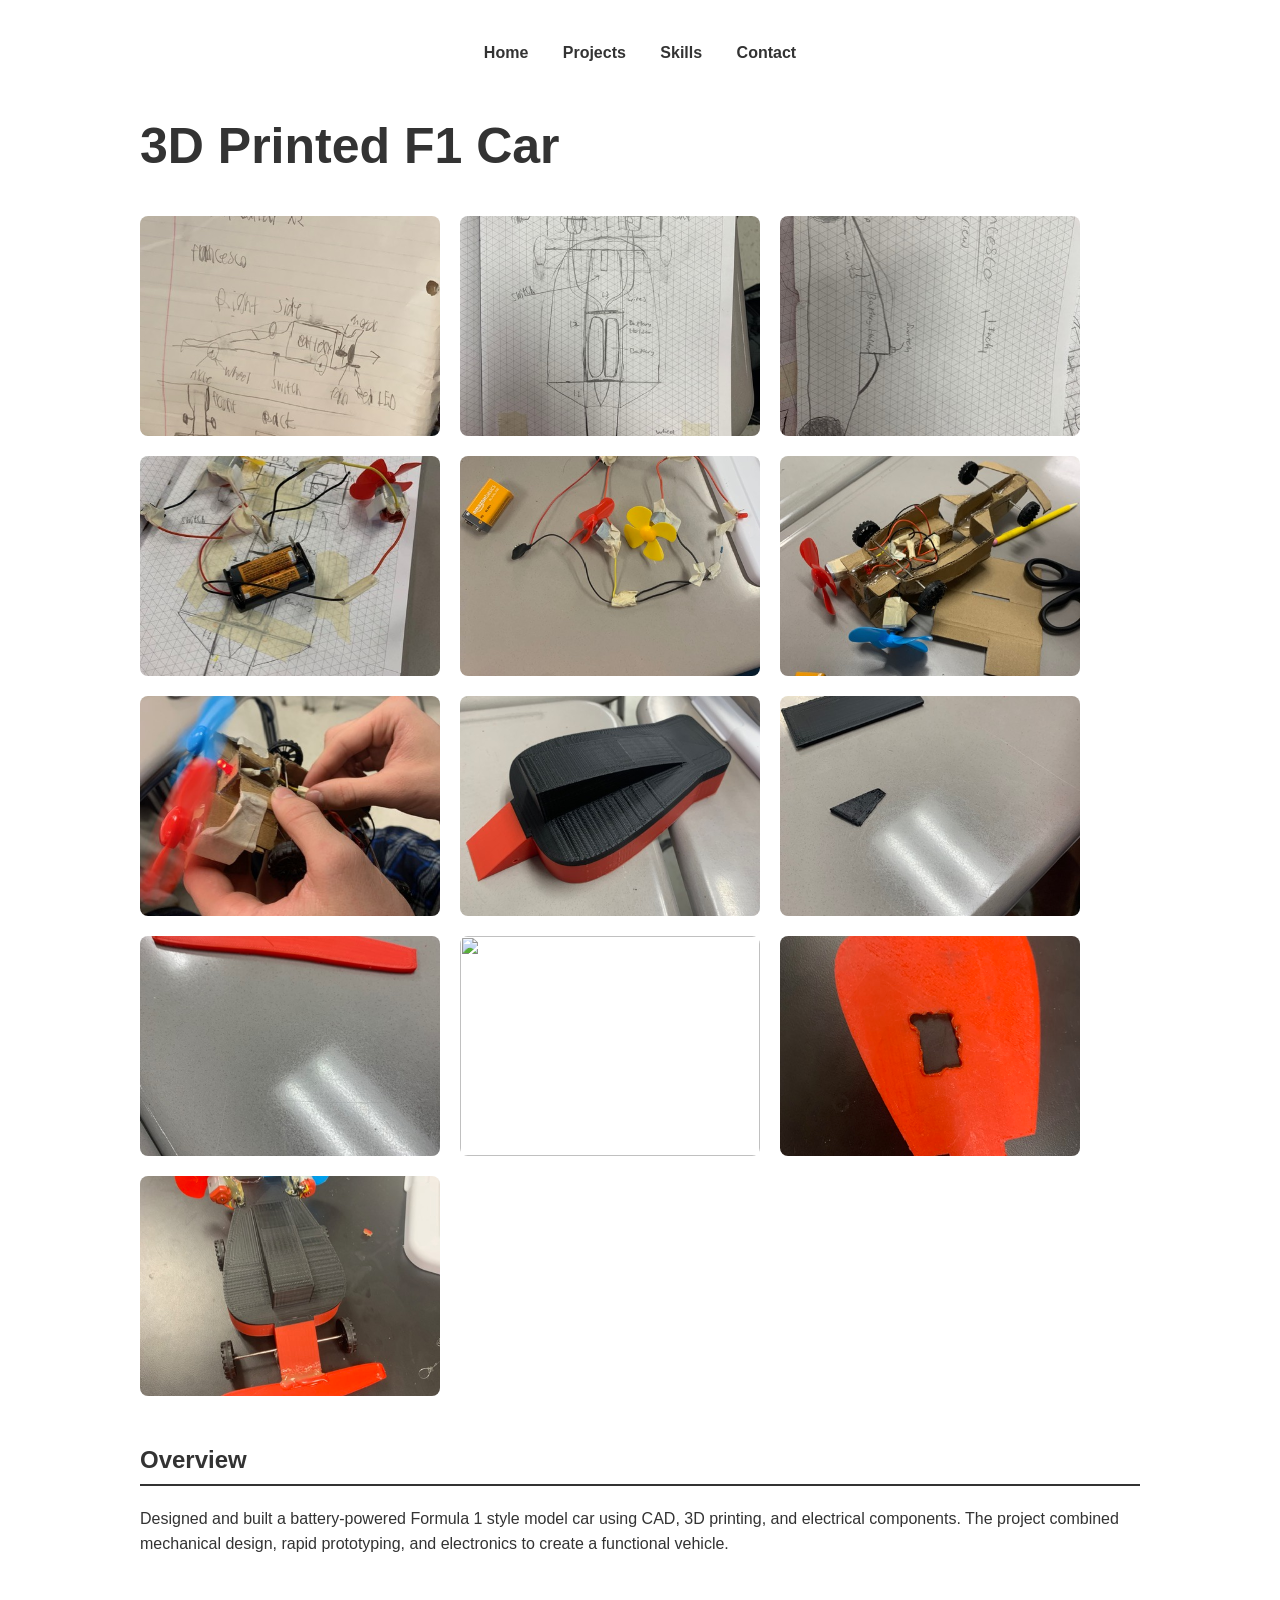
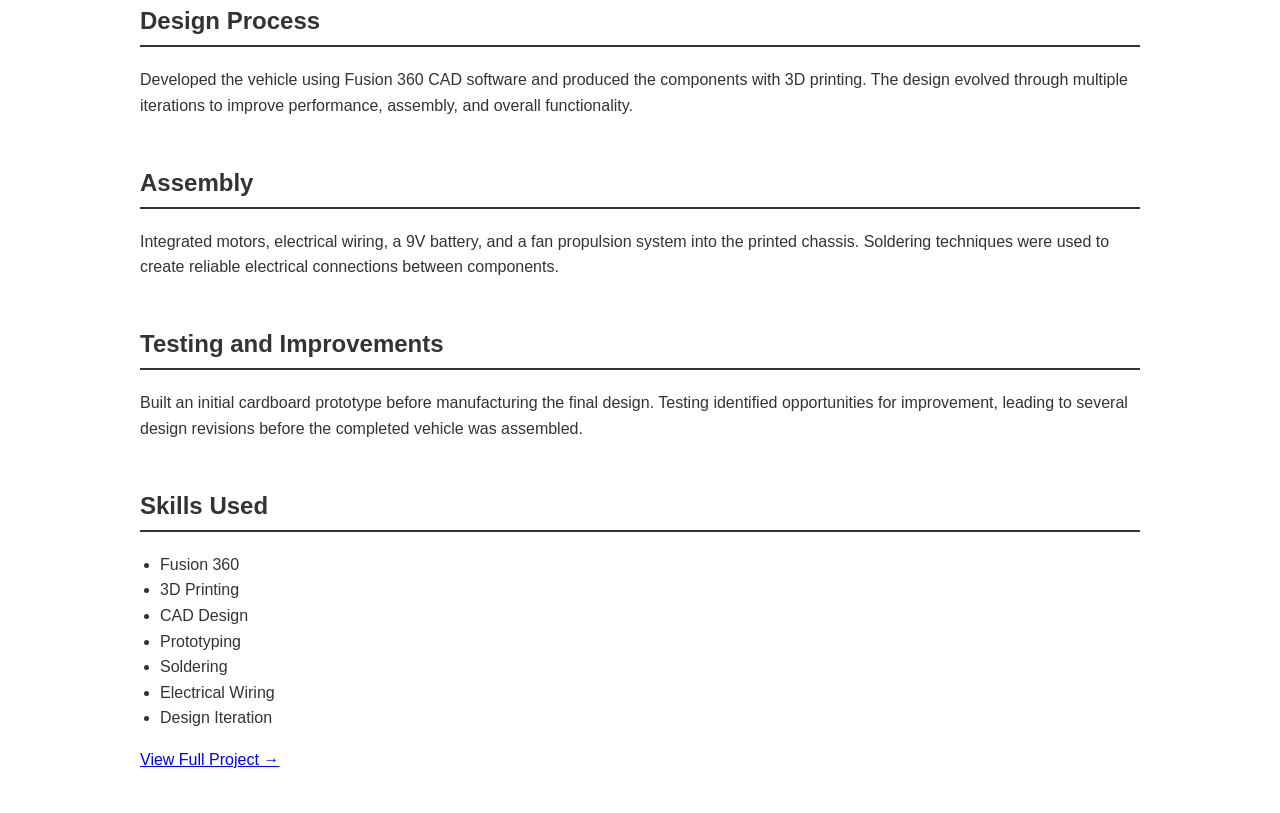
==== projects/F1Car.html @ 8f6c4ff2 "Add F1Car.html for 3D printed car project Created a detailed HTML page for a 3D printed F1 car proje" ====
<!DOCTYPE html>
<html lang="en">

<head>
    <link rel="stylesheet" href="../style.css">
    <title>3D Printed F1 Car | Caleb Adams</title>
</head>

<body>

<nav>
    <a href="../index.html">Home</a>
    <a href="../index.html#projects">Projects</a>
    <a href="../index.html#skills">Skills</a>
    <a href="../index.html#contact">Contact</a>
</nav>

<h1>3D Printed F1 Car</h1>

<div class="gallery">
    <img src="../images/F1Car1.jpg">
    <img src="../images/F1Car2.jpg">
    <img src="../images/F1Car3.jpg">
    <img src="../images/F1Car4.jpg">
    <img src="../images/F1Car5.jpg">
    <img src="../images/F1Car6.jpg">
    <img src="../images/F1Car7.jpg">
    <img src="../images/F1Car8.jpg">
    <img src="../images/F1Car9.jpg">
    <img src="../images/F1Car10.jpg">
    <img src="../images/F1Car11.jpg">
    <img src="../images/F1Car12.jpg">
    <img src="../images/F1Car13.jpg">
</div>

<h2>Overview</h2>

<p>
Designed and built a battery-powered Formula 1 style model car using CAD, 3D printing,
and electrical components. The project combined mechanical design, rapid prototyping,
and electronics to create a functional vehicle.
</p>

<h2>Design Process</h2>

<p>
Developed the vehicle using Fusion 360 CAD software and produced the components with
3D printing. The design evolved through multiple iterations to improve performance,
assembly, and overall functionality.
</p>

<h2>Assembly</h2>

<p>
Integrated motors, electrical wiring, a 9V battery, and a fan propulsion system into
the printed chassis. Soldering techniques were used to create reliable electrical
connections between components.
</p>

<h2>Testing and Improvements</h2>

<p>
Built an initial cardboard prototype before manufacturing the final design. Testing
identified opportunities for improvement, leading to several design revisions before
the completed vehicle was assembled.
</p>

<h2>Skills Used</h2>

<ul>
    <li>Fusion 360</li>
    <li>3D Printing</li>
    <li>CAD Design</li>
    <li>Prototyping</li>
    <li>Soldering</li>
    <li>Electrical Wiring</li>
    <li>Design Iteration</li>

</ul>

</body>

</html>
<a href="projects/f1-car.html">
    View Full Project →
</a>
---- style.css ----
body {
    font-family: Arial, sans-serif;
    max-width: 1000px;
    margin: auto;
    padding: 40px;
    line-height: 1.6;
    color: #333;
}

h1 {
    font-size: 50px;
    margin-bottom: 5px;
}

h2 {
    margin-top: 45px;
    border-bottom: 2px solid #333;
    padding-bottom: 5px;
}

h3 {
    margin-top: 0;
}

nav {
    margin-bottom: 40px;
}

nav a {
    margin-right: 25px;
    color: #333;
    font-weight: bold;
    text-decoration: none;
}

nav a:hover {
    text-decoration: underline;
}

.project {
    border: 1px solid #ccc;
    padding: 25px;
    margin: 30px 0;
    border-radius: 10px;
}

.project:hover {
    transform: translateY(-3px);
}

ul {
    padding-left: 20px;
}
.resume-button {
    display: inline-block;
    padding: 10px 20px;
    margin-top: 15px;
    background-color: #333;
    color: white;
    text-decoration: none;
    border-radius: 5px;
    font-weight: bold;
}

.resume-button:hover {
    opacity: 0.8;
}
.project img {
    width: 300px;
    height: 220px;
    object-fit: cover;
    border-radius: 8px;
}
header {
    text-align: center;
    margin-bottom: 50px;
}

header h1 {
    margin-bottom: 10px;
}

header p {
    max-width: 700px;
    margin: 20px auto;
}
nav {
    text-align: center;
    margin-bottom: 40px;
}

nav a {
    margin: 0 15px;
    text-decoration: none;
    color: #333;
    font-weight: bold;
}

nav a:hover {
    text-decoration: underline;
}
.gallery {
    display: flex;
    flex-wrap: wrap;
    gap: 20px;
    margin: 30px 0;
}

.gallery img {
    width: 300px;
    height: 220px;
    object-fit: cover;
    border-radius: 8px;
}
.project a {
    display: inline-block;
    margin-top: 15px;
    padding: 8px 15px;
    background-color: #333;
    color: white;
    text-decoration: none;
    border-radius: 5px;
    font-weight: bold;
}

.project a:hover {
    opacity: 0.8;
}
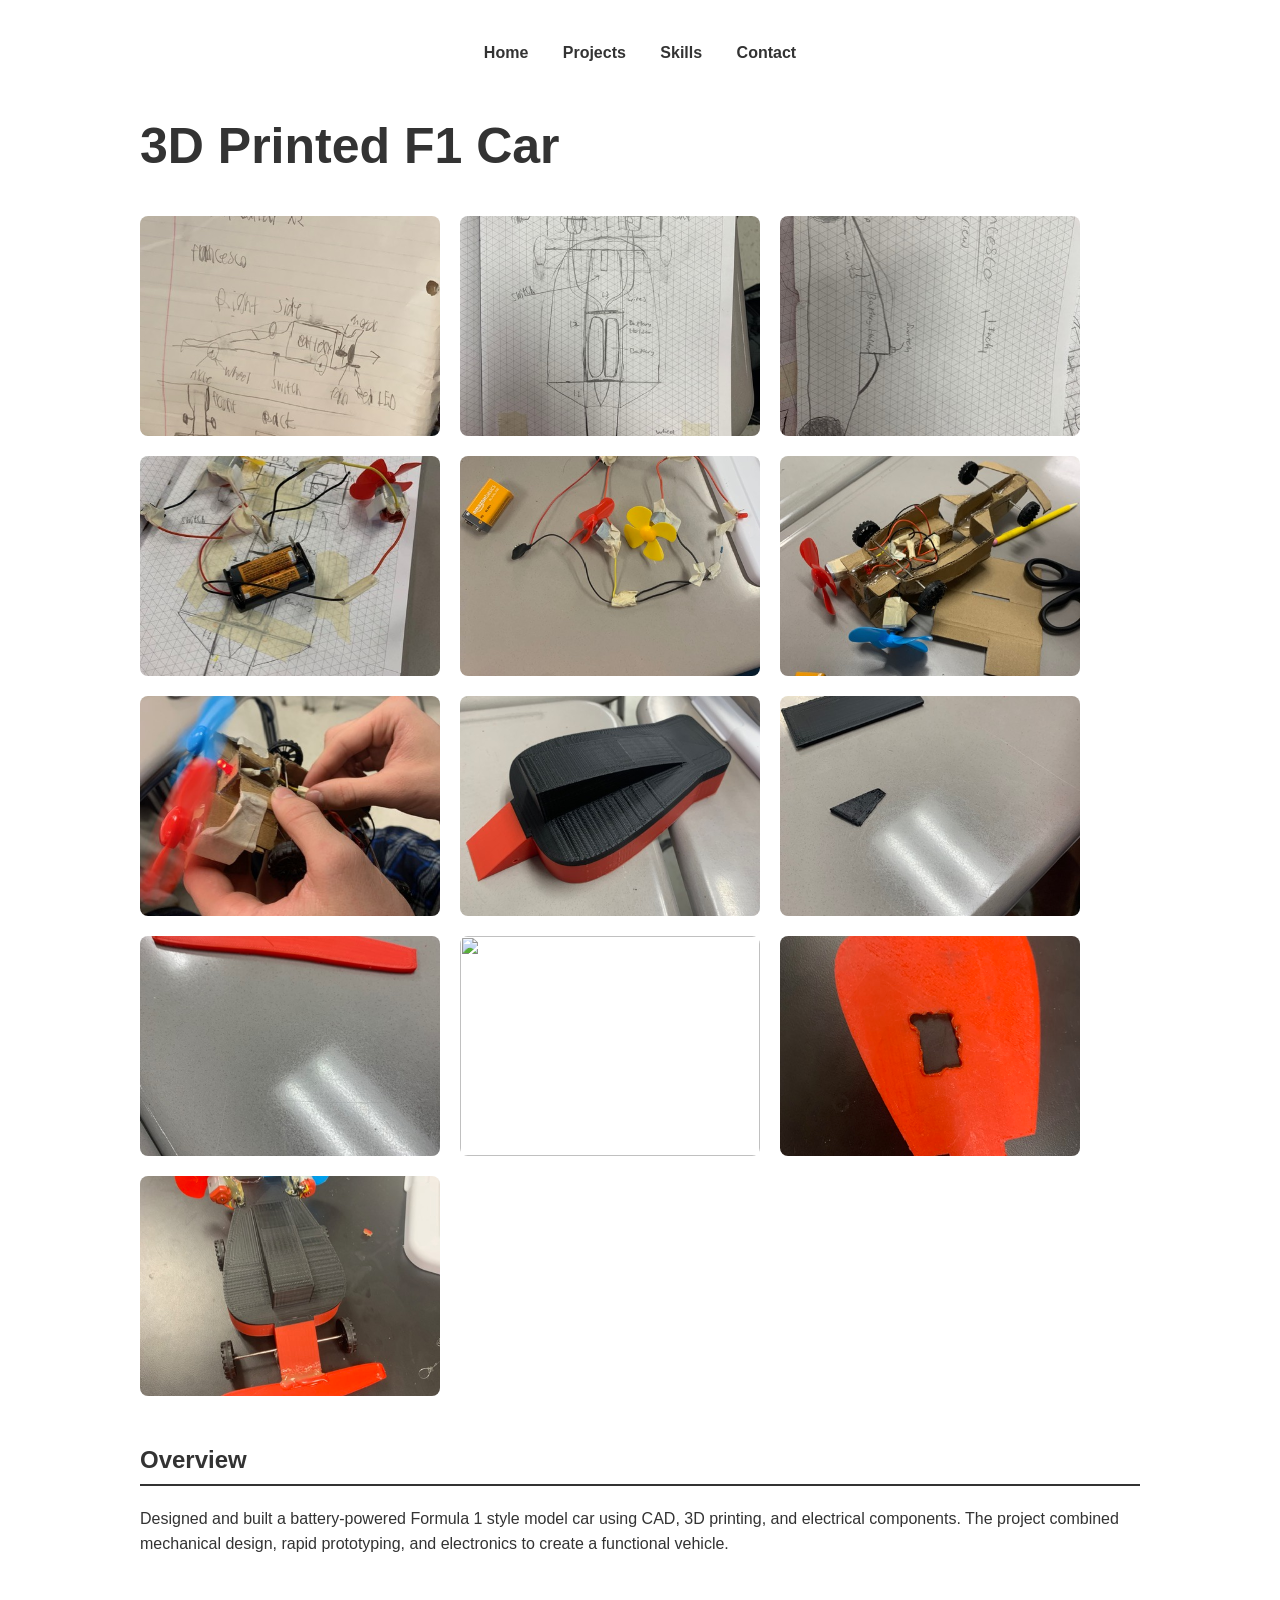
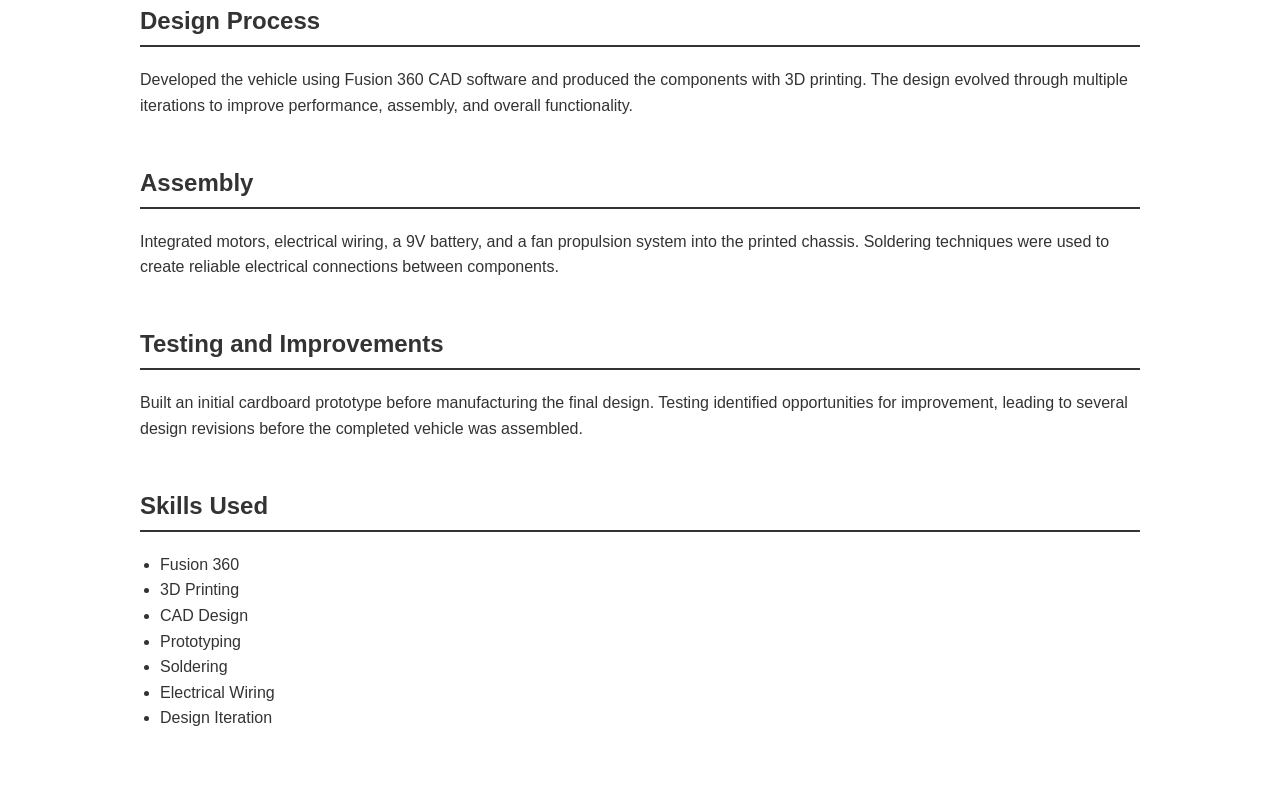
==== commit ecad3acc: "Remove project link from F1Car.html Removed link to view full project from F1Car.html." ====
--- a/projects/F1Car.html
+++ b/projects/F1Car.html
@@ -81,6 +81,3 @@
 </body>
 
 </html>
-<a href="projects/f1-car.html">
-    View Full Project →
-</a>
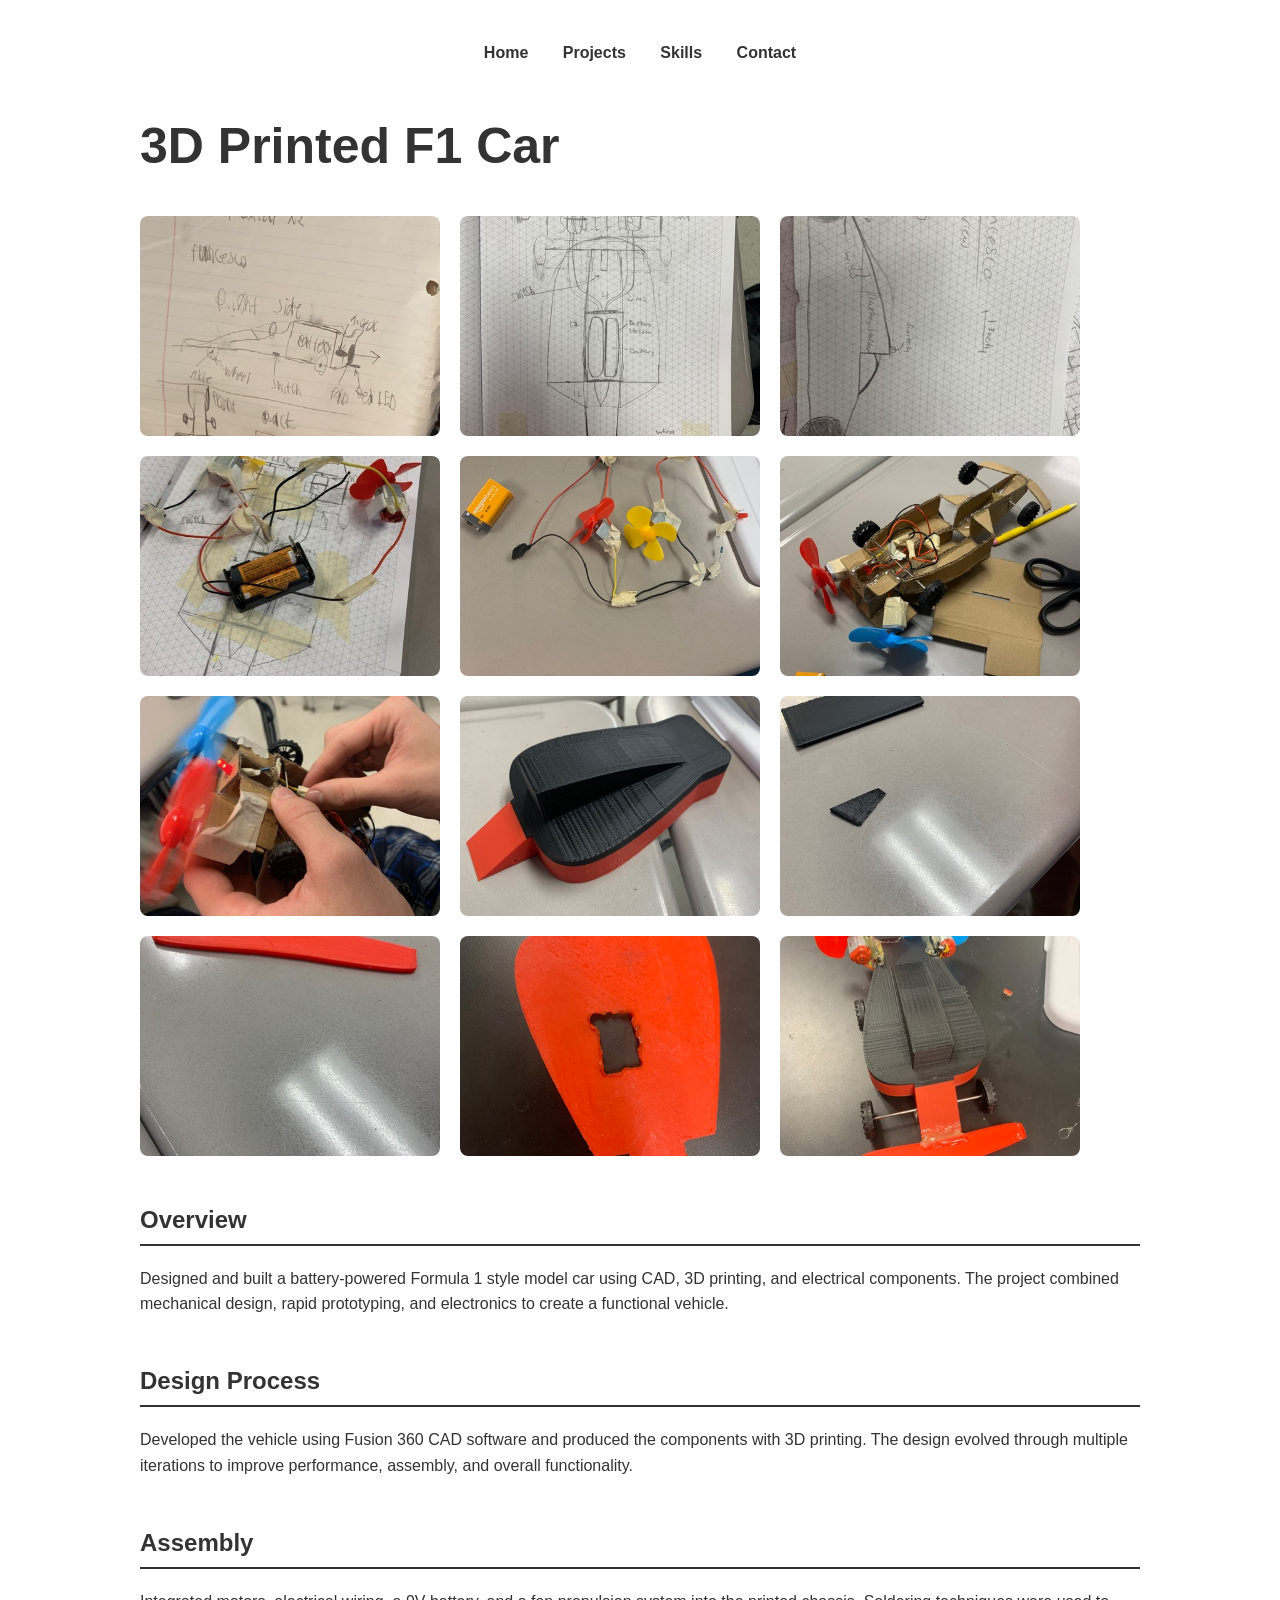
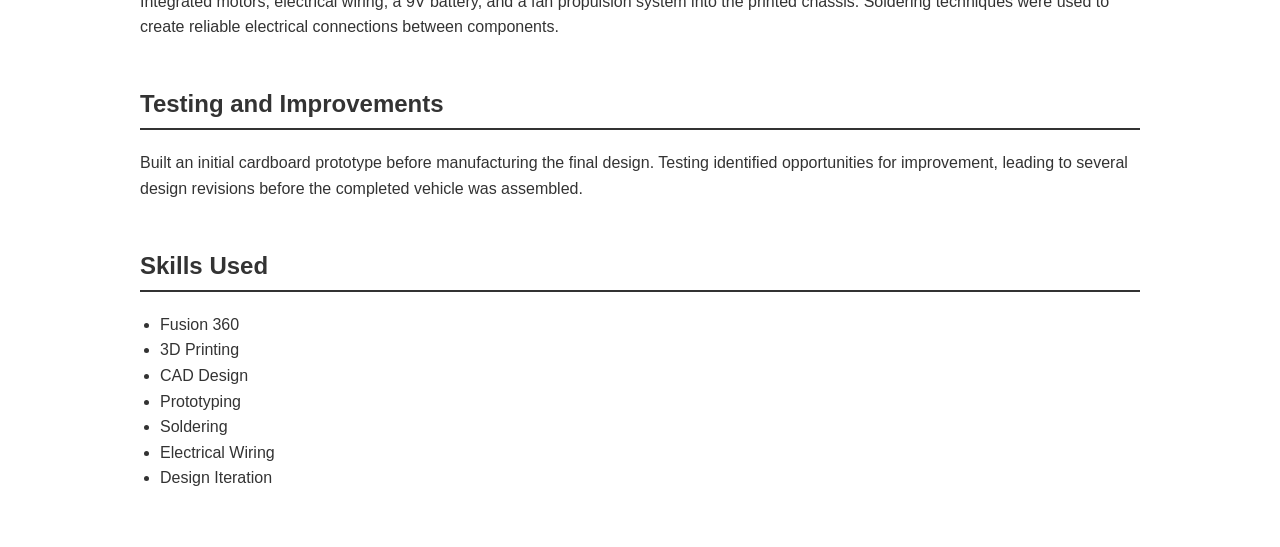
==== commit 860fed5e: "Remove F1Car11 image from F1Car.html Removed an image of F1Car11 from the HTML file." ====
--- a/projects/F1Car.html
+++ b/projects/F1Car.html
@@ -28,7 +28,6 @@
     <img src="../images/F1Car8.jpg">
     <img src="../images/F1Car9.jpg">
     <img src="../images/F1Car10.jpg">
-    <img src="../images/F1Car11.jpg">
     <img src="../images/F1Car12.jpg">
     <img src="../images/F1Car13.jpg">
 </div>
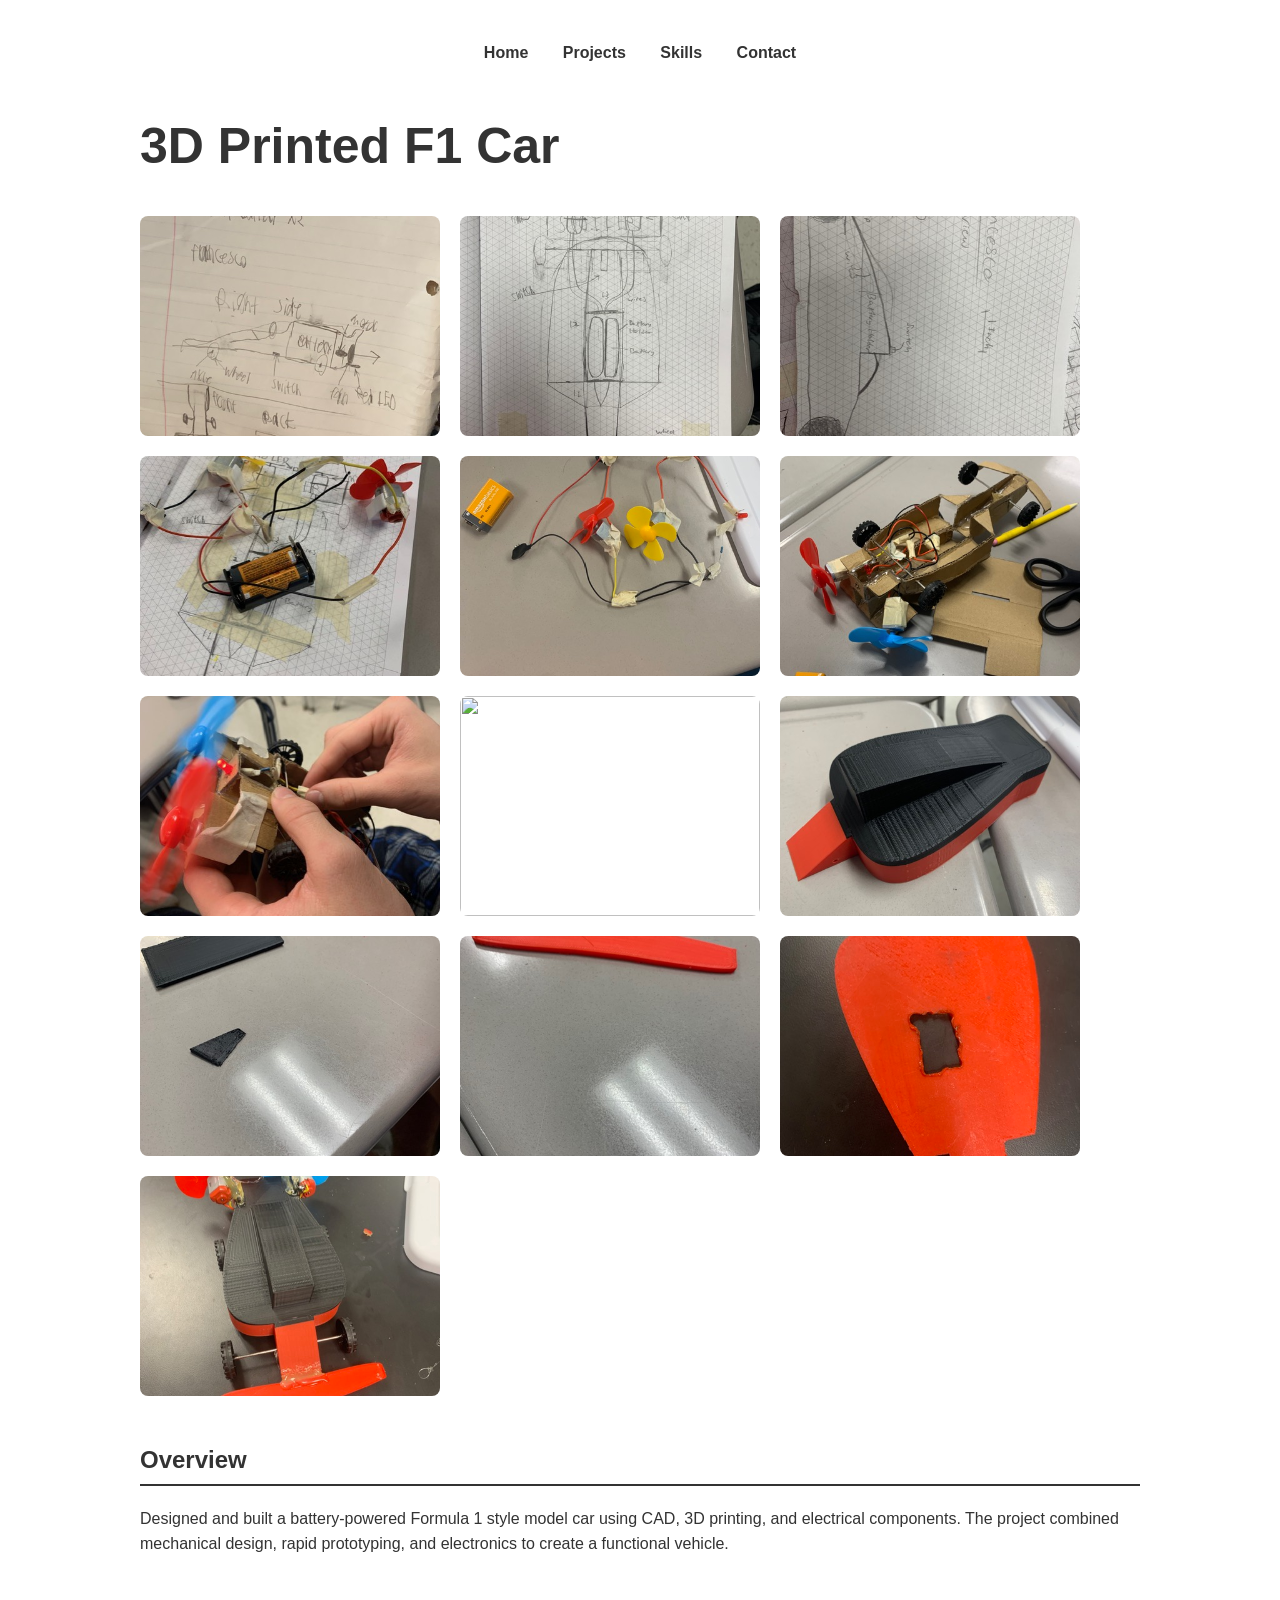
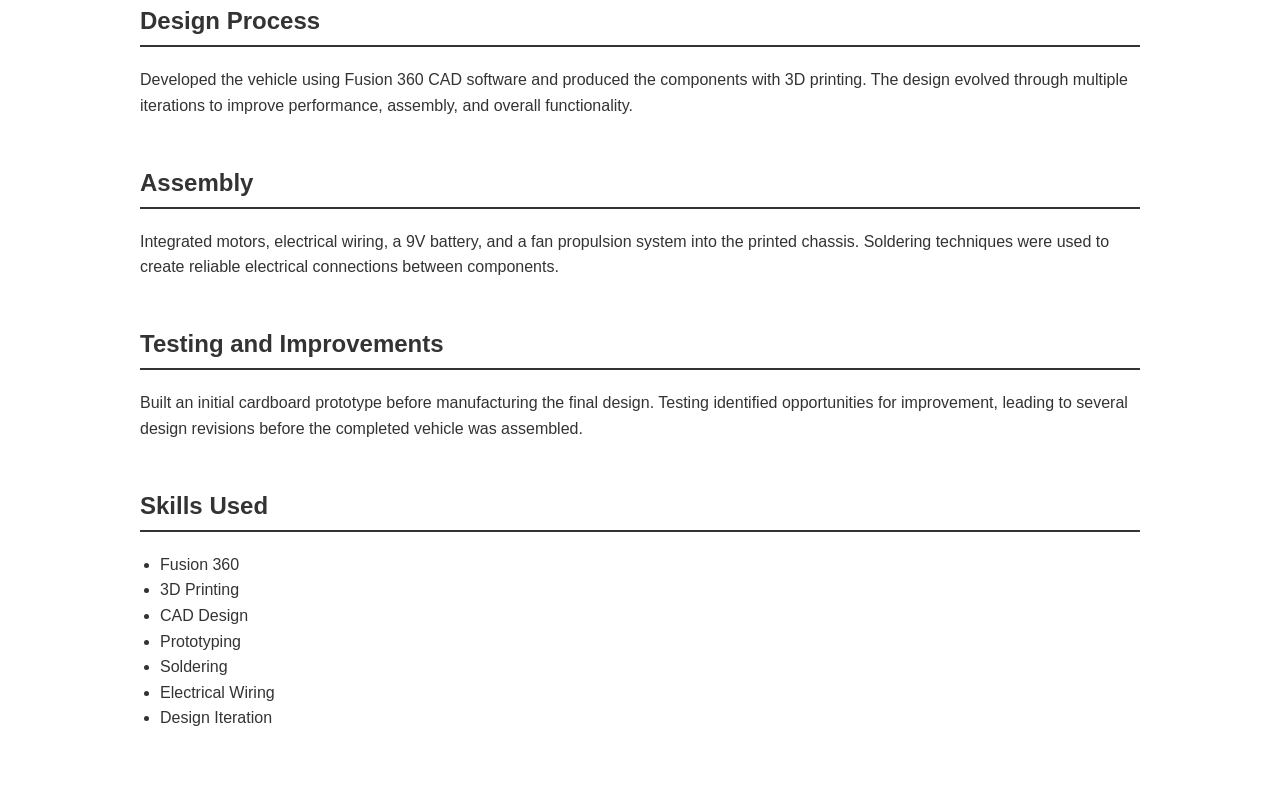
==== commit 72563d9b: "Add F1Car14 image to F1Car.html" ====
--- a/projects/F1Car.html
+++ b/projects/F1Car.html
@@ -25,6 +25,7 @@
     <img src="../images/F1Car5.jpg">
     <img src="../images/F1Car6.jpg">
     <img src="../images/F1Car7.jpg">
+    <img src="../images/F1Car14.jpg">
     <img src="../images/F1Car8.jpg">
     <img src="../images/F1Car9.jpg">
     <img src="../images/F1Car10.jpg">
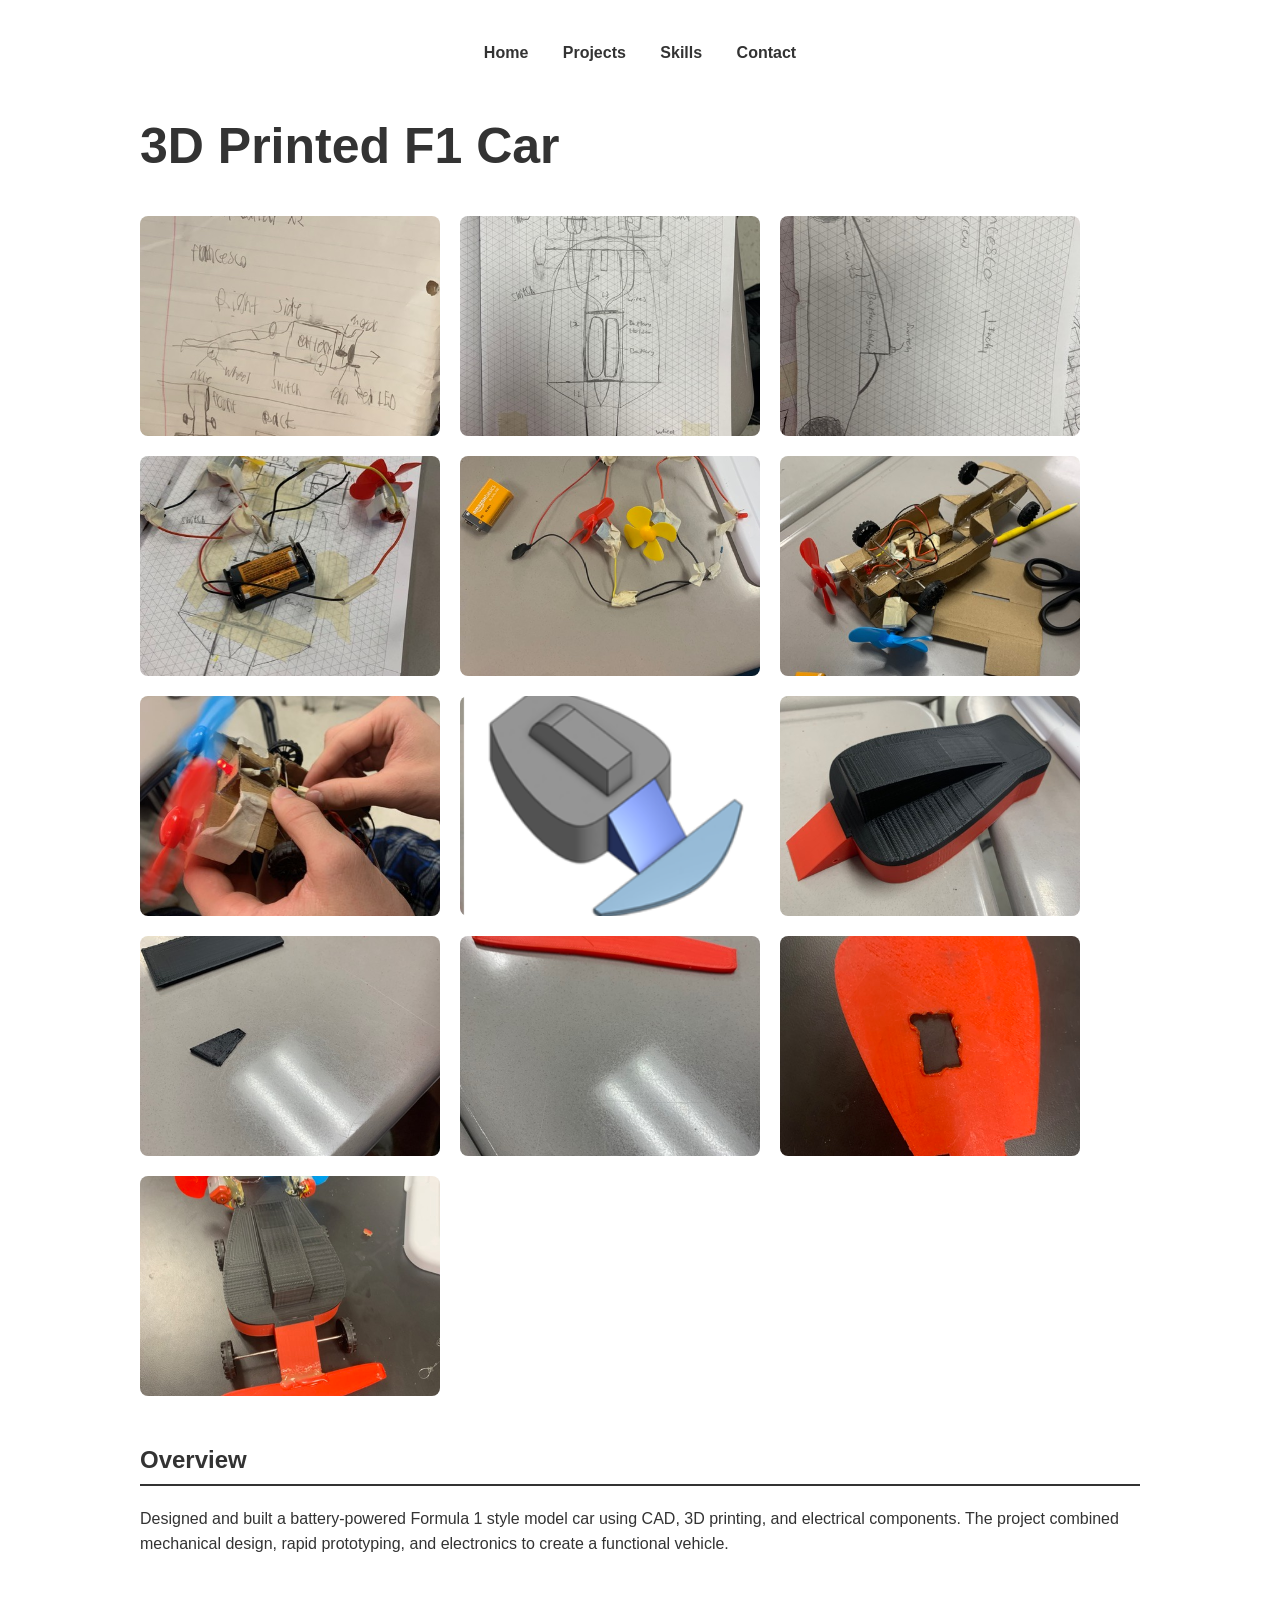
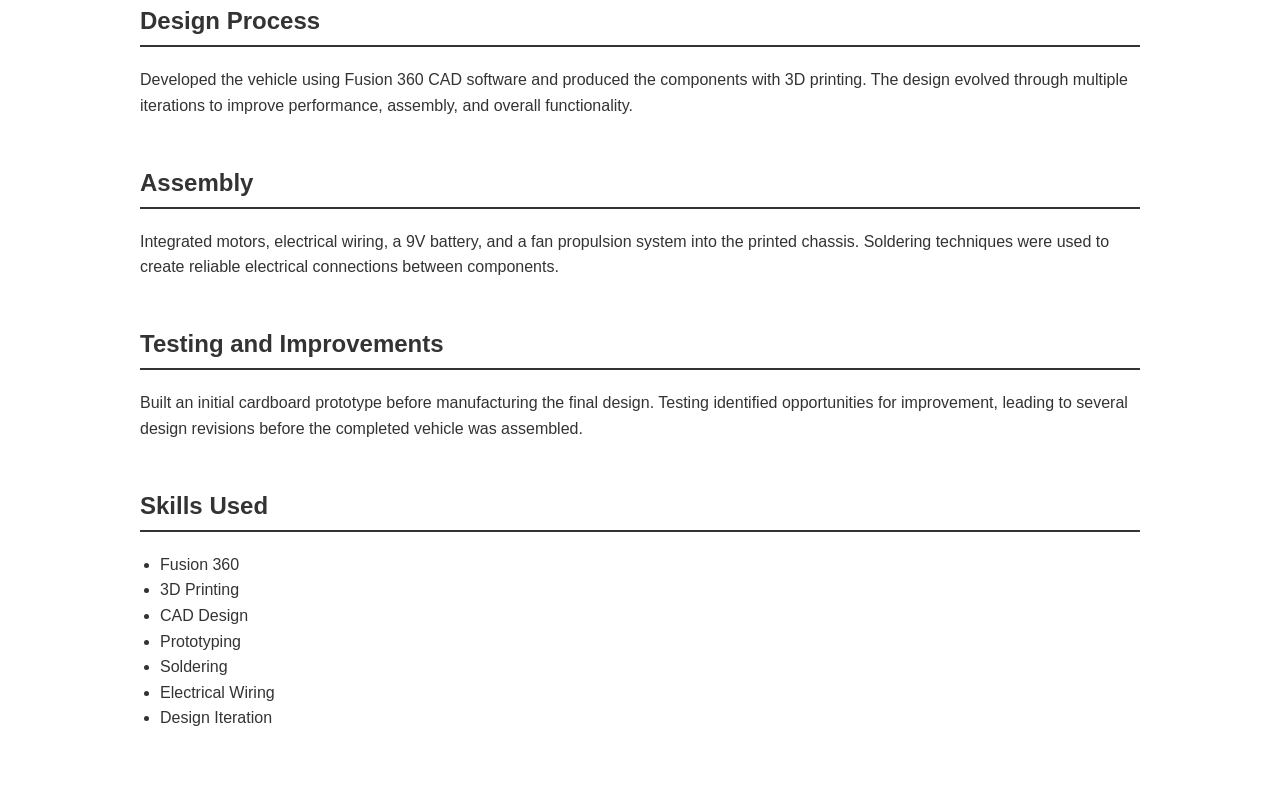
==== commit 999459d8: "Change F1Car14 image format from JPG to PNG" ====
--- a/projects/F1Car.html
+++ b/projects/F1Car.html
@@ -25,7 +25,7 @@
     <img src="../images/F1Car5.jpg">
     <img src="../images/F1Car6.jpg">
     <img src="../images/F1Car7.jpg">
-    <img src="../images/F1Car14.jpg">
+    <img src="../images/F1Car14.png">
     <img src="../images/F1Car8.jpg">
     <img src="../images/F1Car9.jpg">
     <img src="../images/F1Car10.jpg">
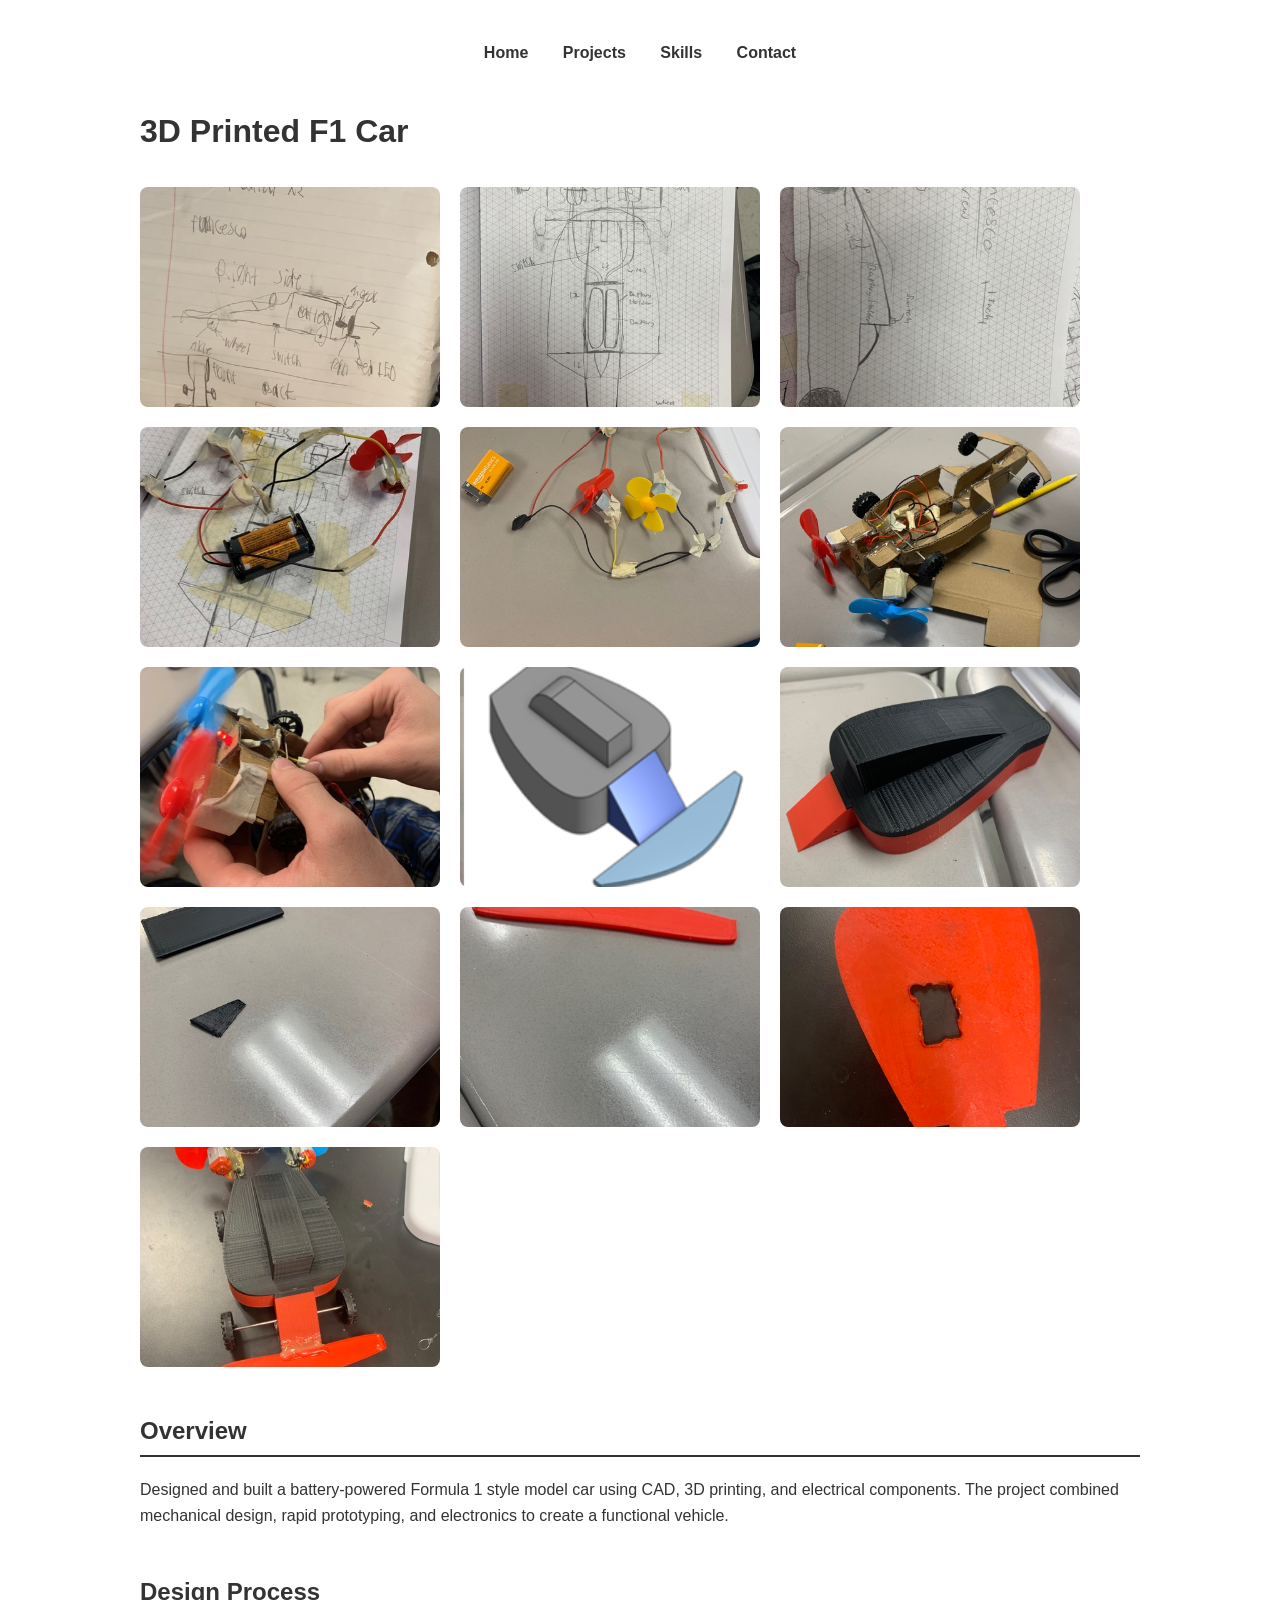
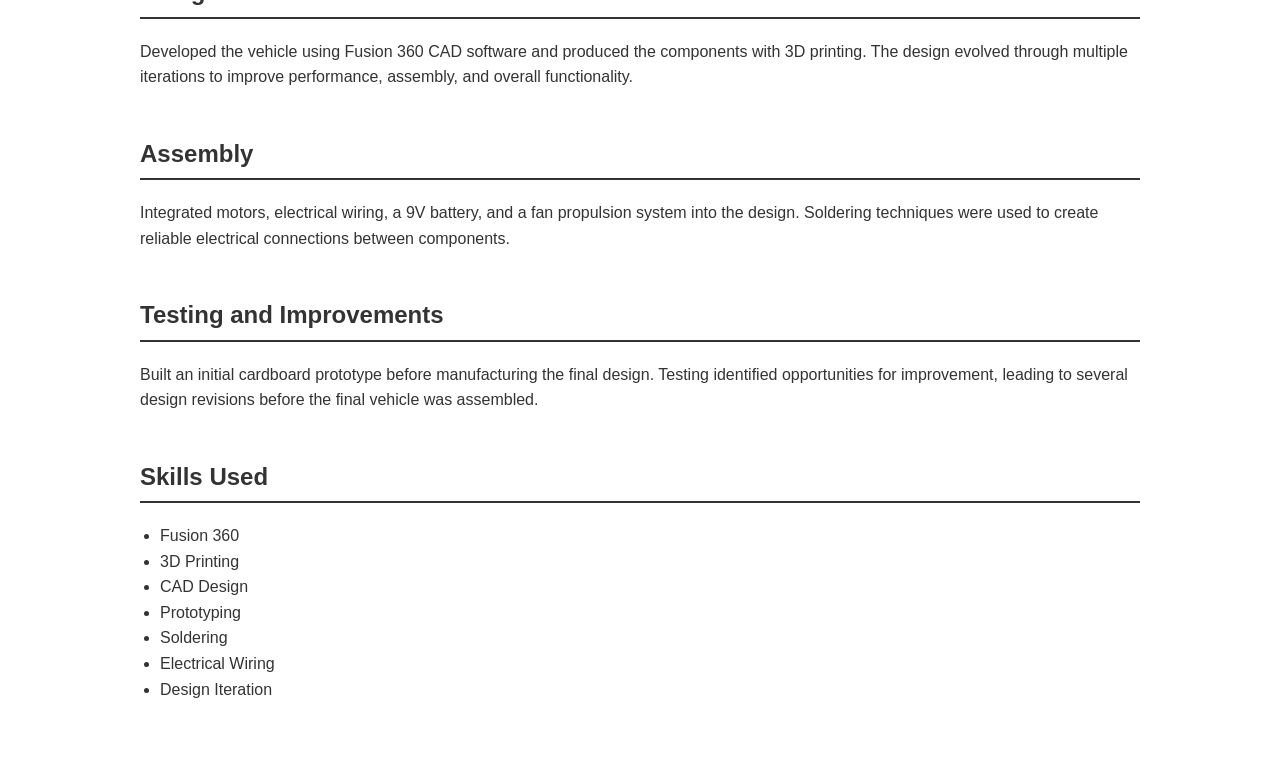
==== commit 972fb2d4: "Fix wording in F1Car project description" ====
--- a/projects/F1Car.html
+++ b/projects/F1Car.html
@@ -53,7 +53,7 @@
 
 <p>
 Integrated motors, electrical wiring, a 9V battery, and a fan propulsion system into
-the printed chassis. Soldering techniques were used to create reliable electrical
+the design. Soldering techniques were used to create reliable electrical
 connections between components.
 </p>
 
@@ -62,7 +62,7 @@
 <p>
 Built an initial cardboard prototype before manufacturing the final design. Testing
 identified opportunities for improvement, leading to several design revisions before
-the completed vehicle was assembled.
+the final vehicle was assembled.
 </p>
 
 <h2>Skills Used</h2>
--- a/style.css
+++ b/style.css
@@ -1,128 +1,187 @@
-body {
-    font-family: Arial, sans-serif;
-    max-width: 1000px;
-    margin: auto;
-    padding: 40px;
-    line-height: 1.6;
-    color: #333;
+body { 
+    font-family: Arial, sans-serif; 
+    max-width: 1000px; 
+    margin: auto; 
+    padding: 40px; 
+    line-height: 1.6; 
+    color: #333; 
 }
 
-h1 {
-    font-size: 50px;
-    margin-bottom: 5px;
+nav { 
+    text-align: center; 
+    margin-bottom: 40px; 
 }
 
-h2 {
-    margin-top: 45px;
-    border-bottom: 2px solid #333;
-    padding-bottom: 5px;
+nav a { 
+    margin: 0 15px; 
+    text-decoration: none; 
+    color: #333; 
+    font-weight: bold; 
 }
 
-h3 {
-    margin-top: 0;
+nav a:hover { 
+    text-decoration: underline; 
 }
 
-nav {
-    margin-bottom: 40px;
+.hero {
+    min-height: 65vh;
+    display: flex;
+    align-items: center;
+    justify-content: center;
+    text-align: center;
+    margin-bottom: 50px;
 }
 
-nav a {
-    margin-right: 25px;
+.hero-content {
+    max-width: 800px;
+}
+
+.hero h1 {
+    font-size: 64px;
+    margin-bottom: 10px;
+}
+
+.hero h2 {
+    border-bottom: none;
+    margin-top: 0;
+    color: #666;
+    font-size: 30px;
+}
+
+.hero p {
+    font-size: 20px;
+    max-width: 700px;
+    margin: 25px auto;
+}
+
+.hero-buttons {
+    display: flex;
+    justify-content: center;
+    gap: 20px;
+    margin-top: 25px;
+}
+
+.social-links {
+    margin-top: 25px;
+}
+
+.social-links a {
     color: #333;
     font-weight: bold;
     text-decoration: none;
 }
 
-nav a:hover {
+.social-links a:hover {
     text-decoration: underline;
+}
+
+h2 { 
+    margin-top: 45px; 
+    border-bottom: 2px solid #333; 
+    padding-bottom: 5px; 
+}
+
+h3 { 
+    margin-top: 0; 
+}
+
+.resume-button, .project a { 
+    display: inline-block; 
+    margin-top: 15px; 
+    padding: 10px 20px; 
+    background-color: #333; 
+    color: white; 
+    text-decoration: none; 
+    border-radius: 5px; 
+    font-weight: bold; 
+    transition: opacity 0.2s ease;
+}
+
+.project a {
+    padding: 8px 15px;
+}
+
+.resume-button:hover, .project a:hover { 
+    opacity: 0.8; 
+}
+
+.project-container {
+    display: grid;
+    grid-template-columns: repeat(auto-fit, minmax(420px, 1fr));
+    gap: 30px;
+    margin-top: 25px;
 }
 
 .project {
     border: 1px solid #ccc;
     padding: 25px;
-    margin: 30px 0;
     border-radius: 10px;
+    transition: transform 0.2s ease, box-shadow 0.2s ease;
+
+    display: flex;
+    flex-direction: column;
 }
 
-.project:hover {
-    transform: translateY(-3px);
+.project p {
+    flex-grow: 1;
 }
 
-ul {
-    padding-left: 20px;
-}
-.resume-button {
-    display: inline-block;
-    padding: 10px 20px;
-    margin-top: 15px;
-    background-color: #333;
-    color: white;
-    text-decoration: none;
-    border-radius: 5px;
-    font-weight: bold;
+.project:hover { 
+    transform: translateY(-5px); 
+    box-shadow: 0 5px 15px rgba(0,0,0,0.1);
 }
 
-.resume-button:hover {
-    opacity: 0.8;
-}
 .project img {
-    width: 300px;
-    height: 220px;
+    width: 100%;
+    height: 240px;
     object-fit: cover;
     border-radius: 8px;
 }
-header {
-    text-align: center;
-    margin-bottom: 50px;
+
+ul { 
+    padding-left: 20px; 
 }
 
-header h1 {
-    margin-bottom: 10px;
+.gallery { 
+    display: flex; 
+    flex-wrap: wrap; 
+    gap: 20px; 
+    margin: 30px 0; 
 }
 
-header p {
-    max-width: 700px;
-    margin: 20px auto;
+.gallery img { 
+    width: 300px; 
+    height: 220px; 
+    object-fit: cover; 
+    border-radius: 8px; 
 }
-nav {
-    text-align: center;
-    margin-bottom: 40px;
+.skills-container {
+    display: grid;
+    grid-template-columns: repeat(auto-fit, minmax(200px, 1fr));
+    gap: 30px;
+    margin-top: 25px;
 }
 
-nav a {
-    margin: 0 15px;
-    text-decoration: none;
-    color: #333;
-    font-weight: bold;
+.skills-category {
+    background-color: #f9f9f9;
+    padding: 20px;
+    border-radius: 8px;
+    border: 1px solid #eee;
 }
 
-nav a:hover {
-    text-decoration: underline;
-}
-.gallery {
-    display: flex;
-    flex-wrap: wrap;
-    gap: 20px;
-    margin: 30px 0;
+.skills-category h3 {
+    margin-top: 0;
+    margin-bottom: 12px;
+    border-bottom: 2px solid #333;
+    padding-bottom: 5px;
+    font-size: 1.1rem;
 }
 
-.gallery img {
-    width: 300px;
-    height: 220px;
-    object-fit: cover;
-    border-radius: 8px;
-}
-.project a {
-    display: inline-block;
-    margin-top: 15px;
-    padding: 8px 15px;
-    background-color: #333;
-    color: white;
-    text-decoration: none;
-    border-radius: 5px;
-    font-weight: bold;
+.skills-category ul {
+    margin: 0;
+    padding-left: 20px;
 }
 
-.project a:hover {
-    opacity: 0.8;
+.skills-category li {
+    margin-bottom: 6px;
 }
